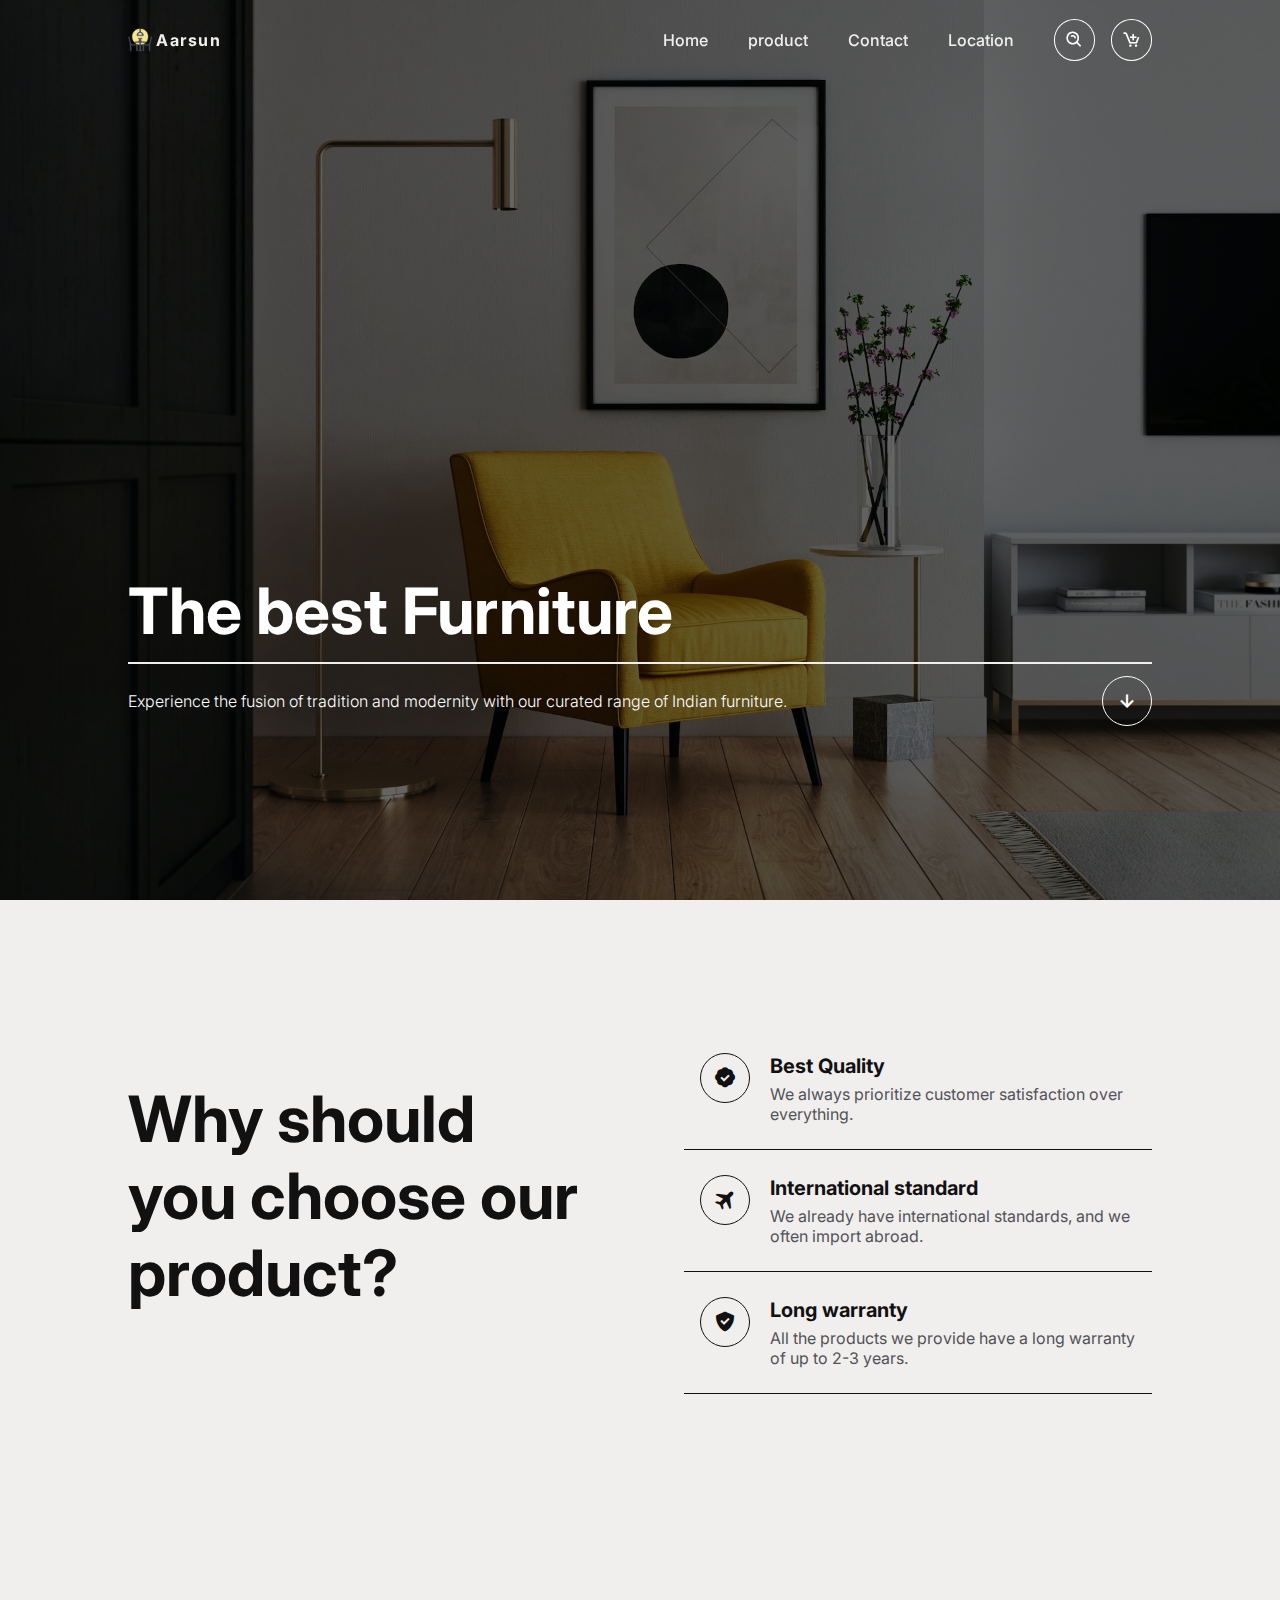
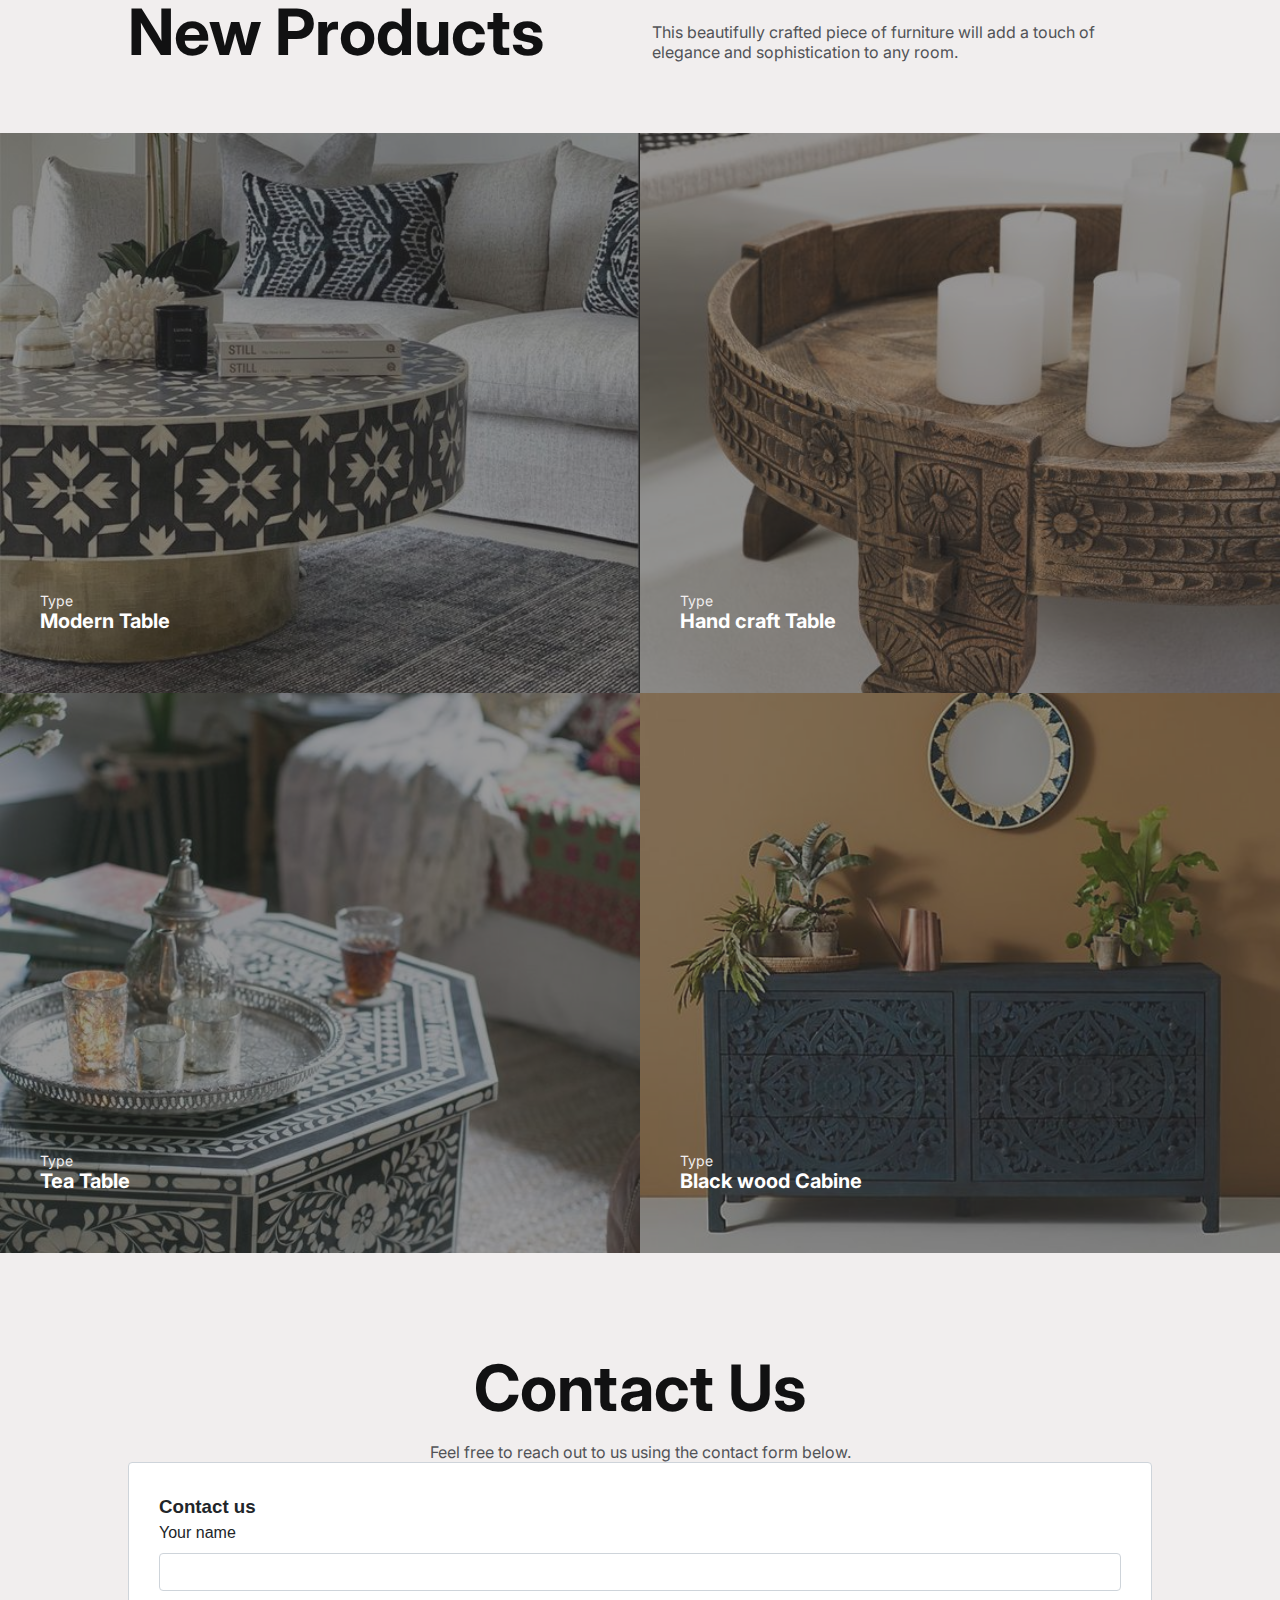
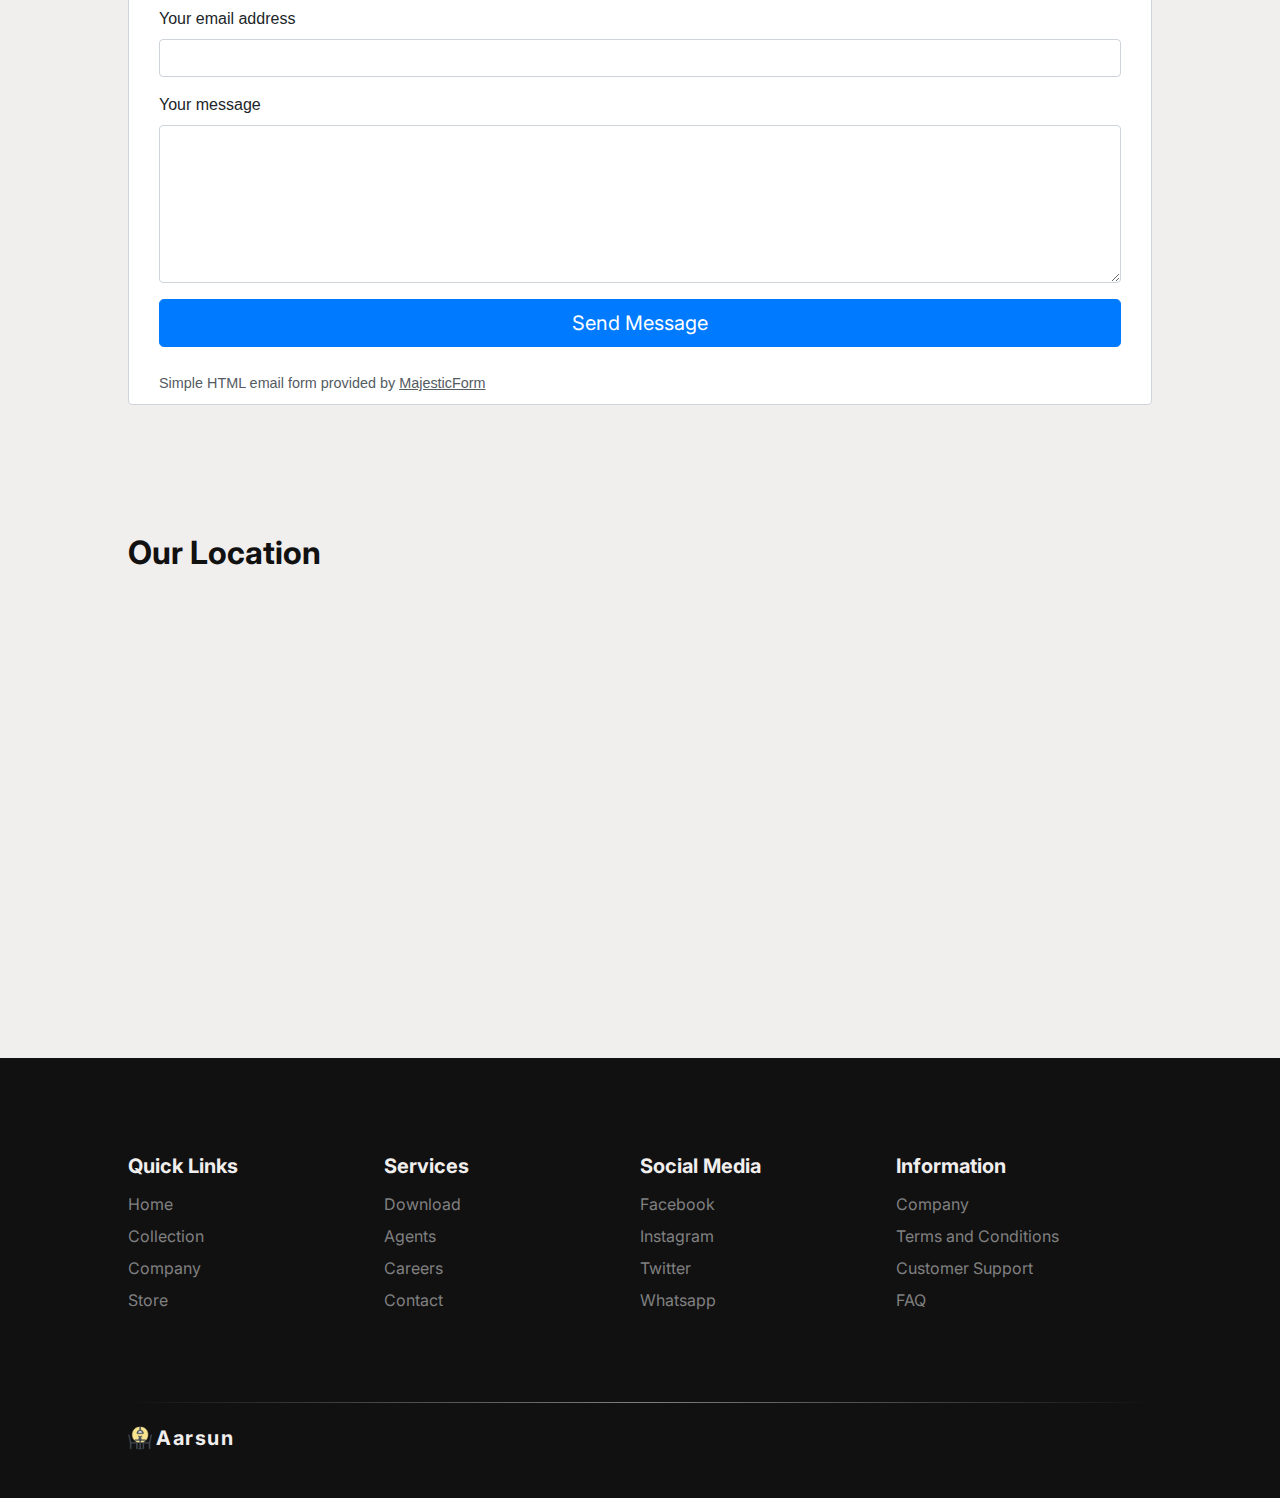
==== index.html @ 0470c4df "first commit" ====
<!DOCTYPE html>
<html lang="en">
<head>
    <meta charset="UTF-8">
    <meta http-equiv="X-UA-Compatible" content="IE=edge">
    <meta name="viewport" content="width=device-width, initial-scale=1.0">
    <title>karasi</title>
    <!--=============== CSS ===============-->
    <link rel="stylesheet" href="./assets/css/main.css">
    <!--=============== SWIPER CSS ===============-->
    <link rel="stylesheet" href="./assets/css/swiper-bundle.min.css">
    <!--=============== ICONS ===============-->
    <link href='https://unpkg.com/boxicons@2.1.2/css/boxicons.min.css' rel='stylesheet'>
    <!--=============== GOOGLE FONT ===============-->
    <link rel="preconnect" href="https://fonts.googleapis.com">
    <link rel="preconnect" href="https://fonts.gstatic.com" crossorigin>
    <link href="https://fonts.googleapis.com/css2?family=Inter:wght@300;400;500;700&display=swap" rel="stylesheet">
    <!--=============== FAVICON ===============-->
    <link rel="shortcut icon" href="./assets/images/favicon.png" type="image/x-icon">
</head>
<body>
    <!--=============== HEADER ===============-->
    <header class="header" id="header">
        <nav class="nav container">
            <a href="#home" class="nav-logo"><img src="./assets/images/logo.png" class="nav-logo-img">Aarsun</a>
            <div class="nav-menu" id="nav-menu">
                <nav class="nav"> 
                    <ul class="nav-list">
                        <li class="nav-item"><a href="#collection" class="nav-link">Home</a></li>
                        <!--<li class="nav-item"><a href="#company" class="nav-link">Store</a></li> -->
                        <li class="nav-item"><a href="#store" class="nav-link">product</a></li>
                        <li class="nav-item"><a href="#contact" class="nav-link">Contact</a></li>
                        <!-- Add the new location link -->
                        <li class="nav-item"><a href="Location.html" class="nav-link">Location</a></li>
                    </ul>
                </nav>
                <div class="nav-close" id="nav-close"><i class="bx bx-x"></i></div>
                <div class="nav__dark">
                    <i class='bx bx-search-alt change-theme'></i>
                    <i class='bx bx-cart-add change-theme'></i>
                </div>
            </div>
            <div class="nav-toggle" id="nav-toggle"><i class='bx bx-align-right'></i></div>
        </nav>
    </header>

    <!--=============== MAIN ===============-->
    <main class="main"></main>
        
        <!--=============== HERO ===============-->
        <section class="home section" id="home">
            <div class="home-container container">
                <h1 class="home-title">The best Furniture  <br> </h1>
                <div class="home-icons">
                    <p class="home-desc">
                        Experience the fusion of tradition and modernity with our curated range of Indian furniture.</p>
                    <a href="#collection"><i class='bx bx-down-arrow-alt change-theme home-theme'></i></a>
                </div>
            </div>
        </section>

        <!--=============== COLLECTION ===============-->
        <section class="collection section" id="collection">
            <div class="collection-container container">

                <div class="collection-data">
                    <h1 class="collection-title">Why should <span class="span">you choose our product?</span></h1>
                </div>
                
                <ul class="collection-list grid">
                    <li>
                        <div class="collection-card">
                            <div class="card-icon">
                                <i class='bx bxs-badge-check change-theme collection-theme'></i>
                            </div>
                            <div>
                                <h3 class="collection-list-title">Best Quality</h3>
                                <p class="collection-list-desc">We always prioritize customer satisfaction over everything.</p>
                            </div>
                        </div>
                    </li>
                    <li>
                        <div class="collection-card">
                            <div class="card-icon">
                                <i class='bx bxs-plane-alt change-theme collection-theme'></i>
                            </div>
                            <div>
                                <h3 class="collection-list-title">International standard</h3>
                                <p class="collection-list-desc">We already have international standards, and we often import abroad.</p>
                            </div>
                        </div>
                    </li>
                    <li>
                        <div class="collection-card">
                            <div class="card-icon">
                                <i class='bx bxs-check-shield change-theme collection-theme'></i>
                            </div>
                            <div>
                                <h3 class="collection-list-title">Long warranty</h3>
                                <p class="collection-list-desc">All the products we provide have a long warranty of up to 2-3 years.</p>
                            </div>
                        </div>
                    </li>
                </ul>
            </div>
        </section>

        <!--=============== COMPANY ===============-->
        
       <!--    <section class="company section" id="company">        -->

          <!--  <div class="filters container"> 
                <button class="filter-options active">All</button>
                <button class="filter-options">Armchair</button>
                <button class="filter-options">Lounge Chair</button>
                <button class="filter-options">Club Chair</button>
                <button class="filter-options">Rocky Chair</button>
                <button class="filter-options">Camping Chair</button>
                <button class="filter-options">Folding Chair</button>
                <button class="filter-options">Recliner</button>
                <button class="filter-options">Desk Chair</button>
           </div>

           <div class="company-container container">
                <ul class="has-scrollbar"> -->
                 
                    <!--1st--> <!--
                
                    <li class="scrollbar-item">
                        <div class="company-card">
                            <figure class="card-banner img-holder" style="--width: 500; --height: 600;">
                                <img src="./assets/images/product-1.jpg" width="500" height="600" alt="Armless chair" class="img-cover">
                                <ul class="company-icon">
                                    <li>
                                        <button class="company-btn" title="add to cart">
                                            <i class='bx bx-link-external'></i>
                                        </button>
                                    </li>
                                </ul>
                            </figure>
                            <div class="card-content">
                                <h3 class="card-title">Armless chair</h3>
                                <p class="card-text">600 stock availabe</p>
                            </div>
                        </div>
                    </li>   -->
                    <!--2nd--> <!--
                    
                    <li class="scrollbar-item">
                        <div class="company-card">
                            <figure class="card-banner img-holder" style="--width: 500; --height: 600;">
                                <img src="./assets/images/product-2.jpg" width="500" height="600" alt="Wooden chair" class="img-cover">
                                <ul class="company-icon">
                                    <li>
                                        <button class="company-btn" title="add to cart">
                                            <i class='bx bx-link-external'></i>
                                        </button>
                                    </li>
                                </ul>
                            </figure>
                            <div class="card-content">
                                <h3 class="card-title">Wooden chair</h3>
                                <p class="card-text">600 stock availabe</p>
                            </div>
                        </div>
                    </li>   -->
                    <!--3rd--> <!--
                    <li class="scrollbar-item">
                        <div class="company-card">
                            <figure class="card-banner img-holder" style="--width: 500; --height: 600;">
                                <img src="./assets/images/product-3.jpg" width="500" height="600" alt="Armchair" class="img-cover">
                                <ul class="company-icon">
                                    <li>
                                        <button class="company-btn" title="add to cart">
                                            <i class='bx bx-link-external'></i>
                                        </button>
                                    </li>
                                </ul>
                            </figure>
                            <div class="card-content">
                                <h3 class="card-title">Armchair</h3>
                                <p class="card-text">600 stock availabe</p>
                            </div>
                        </div>
                    </li> --> 
                    <!--4th-->   <!--
                    <li class="scrollbar-item">
                        <div class="company-card">
                            <figure class="card-banner img-holder" style="--width: 500; --height: 600;">
                                <img src="./assets/images/product-4.jpg" width="500" height="600" alt="Rocking chair" class="img-cover">
                                <ul class="company-icon">
                                    <li>
                                        <button class="company-btn" title="add to cart">
                                            <i class='bx bx-link-external'></i>
                                        </button>
                                    </li>
                                </ul>
                            </figure>
                            <div class="card-content">
                                <h3 class="card-title">Rocking chair</h3>
                                <p class="card-text">600 stock availabe</p>
                            </div>
                        </div>
                    </li>  -->
                    
                    <!--5th-->    <!--
                    <li class="scrollbar-item">
                        <div class="company-card">
                            <figure class="card-banner img-holder" style="--width: 500; --height: 600;">
                                <img src="./assets/images/product-5.jpg" width="500" height="600" alt="Wooden chair" class="img-cover">
                                <ul class="company-icon">
                                    <li>
                                        <button class="company-btn" title="add to cart">
                                            <i class='bx bx-link-external'></i>
                                        </button>
                                    </li>
                                </ul>
                            </figure>
                            <div class="card-content">
                                <h3 class="card-title">Wooden chair</h3>
                                <p class="card-text">600 stock availabe</p>
                            </div>
                        </div>
                    </li>   -->
                    <!--6th-->     <!--
                    <li class="scrollbar-item">
                        <div class="company-card">
                            <figure class="card-banner img-holder" style="--width: 500; --height: 600;">
                                <img src="./assets/images/product-6.jpg" width="500" height="600" alt="Armless chair" class="img-cover">
                                <ul class="company-icon">
                                    <li>
                                        <button class="company-btn" title="add to cart">
                                            <i class='bx bx-link-external'></i>
                                        </button>
                                    </li>
                                </ul>
                            </figure>
                            <div class="card-content">
                                <h3 class="card-title">Armless chair</h3>
                                <p class="card-text">600 stock availabe</p>
                            </div>
                        </div>
                    </li>     -->
                    <!--7th-->   <!--
                    <li class="scrollbar-item">
                        <div class="company-card">
                            <figure class="card-banner img-holder" style="--width: 500; --height: 600;">
                                <img src="./assets/images/product-8.jpg" width="500" height="600" alt="Armless chair" class="img-cover">
                                <ul class="company-icon">
                                    <li>
                                        <button class="company-btn" title="add to cart">
                                            <i class='bx bx-link-external'></i>
                                        </button>
                                    </li>
                                </ul>
                            </figure>
                            <div class="card-content">
                                <h3 class="card-title">Armless chair</h3>
                                <p class="card-text">600 stock availabe</p>
                            </div>
                        </div>
                    </li>
                </ul>

                <div class="hallmark">
                    <h3 class="hallmark-title">Accuracy and Quality is our Hallmark</h3>
                    <p class="hallmark-desc">Our products are often made with high-quality materials and are designed and manufactured with attention to detail. It may also come with a warranty or guarantee, providing our consumer with confidence in its durability and performance.</p>
                </div>
           </div>
        </section> -->

        <!--=============== Product ===============-->
        <section class="store" id="store">

            <div class="title-wrapper section container">
                <h1 class="store-title">New Products</span></h1>
                <p class="store-desc">This beautifully crafted piece of furniture will add a touch of elegance and sophistication to any room.</p>
            </div>

            <ul class="store-list">
                <!--1st-->
                <li>
                    <div class="store-card has-bg-image has-after" style="background-image: url('./assets/images/fur1.jpg')">
                        <div class="store-content">
                            <div>
                                <p class="store-content-desc">Type</p>
                                <h3 class="store-content-title">Modern Table</h3>
                            </div>
                            <div>
                                
                               
                            </div>
                        </div>
                    </div>
                </li>
                <!--2nd-->
                <li>
                    <div class="store-card has-bg-image has-after" style="background-image: url('./assets/images/fur2.jpg')">
                        <div class="store-content">
                            <div>
                                <p class="store-content-desc">Type</p>
                                <h3 class="store-content-title">Hand craft Table</h3>
                            </div>
                            <div>
                                
                                
                            </div>
                        </div>
                    </div>
                </li>
                <!--3rd-->
                <li>
                    <div class="store-card has-bg-image has-after" style="background-image: url('./assets/images/fur3.jpg')">
                        <div class="store-content">
                            <div>
                                <p class="store-content-desc">Type</p>
                                <h3 class="store-content-title">Tea Table</h3>
                            </div>
                            <div>
                                
                                
                            </div>
                        </div>
                    </div>
                </li>
                <!--4th-->
                <li>
                    <div class="store-card has-bg-image has-after" style="background-image: url('./assets/images/fur4.jpg')">
                        <div class="store-content">
                            <div>
                                <p class="store-content-desc">Type</p>
                                <h3 class="store-content-title">Black wood Cabine</h3>
                            </div>
                            <div>
                               
                                
                            </div>
                        </div>
                    </div>
                </li>
            </ul>
        </section>

        
        <!--=============== CONTACT ===============-->
<section class="contact section container" id="contact">
    <h2 class="section-title">Contact Us</h2>
    <p class="section-subtitle">Feel free to reach out to us using the contact form below.</p>

    <!-- Contact Form Code -->
    <div class="fcf-body">
        <div id="fcf-form">
            <h3 class="fcf-h3">Contact us</h3>
            <form id="fcf-form-id" class="fcf-form-class" method="post" action="contact-form-process.php">
                <div class="fcf-form-group">
                    <label for="Name" class="fcf-label">Your name</label>
                    <div class="fcf-input-group">
                        <input type="text" id="Name" name="Name" class="fcf-form-control" required>
                    </div>
                </div>

                <div class="fcf-form-group">
                    <label for="Email" class="fcf-label">Your email address</label>
                    <div class="fcf-input-group">
                        <input type="email" id="Email" name="Email" class="fcf-form-control" required>
                    </div>
                </div>

                <div class="fcf-form-group">
                    <label for="Message" class="fcf-label">Your message</label>
                    <div class="fcf-input-group">
                        <textarea id="Message" name="Message" class="fcf-form-control" rows="6" maxlength="3000" required></textarea>
                    </div>
                </div>

                <div class="fcf-form-group">
                    <button type="submit" id="fcf-button" class="fcf-btn fcf-btn-primary fcf-btn-lg fcf-btn-block">Send Message</button>
                </div>

                <div class="fcf-credit" id="fcf-credit">
                    Simple HTML email form provided by <a href="https://www.majesticform.com" target="_blank">MajesticForm</a>
                </div>
            </form>
        </div>
    </div>
    <!-- End Contact Form Code -->
</section>


    </main>

     <!--=============== LOCATION ===============-->
     <section class="location section" id="location">
        <div class="location-container container">
            <h1 class="location-title">Our Location</h1>
            <div class="location-map">
                <!-- Replace the placeholder with your Google Maps iframe -->
                <iframe src="https://www.google.com/maps/embed?pb=!1m18!1m12!1m3!1d3877.7014442936215!2d100.84470707508778!3d13.61503758676271!2m3!1f0!2f0!3f0!3m2!1i1024!2i768!4f13.1!3m3!1m2!1s0x311d43d4847d59f3%3A0x34f7f94fa3fae1ba!2zRGVsb25peCBDb25kbyBBYmFjIC0gQmFuZ25hICjguYDguJTguYLguKXguJnguLTguIHguIvguYwg4LiE4Lit4LiZ4LmC4LiUIOC5gOC4reC5geC4muC4hCAtIOC4muC4suC4h-C4meC4sik!5e0!3m2!1sen!2sth!4v1705774391175!5m2!1sen!2sth" width="100%" height="450" style="border:0;" allowfullscreen="" loading="lazy" referrerpolicy="no-referrer-when-downgrade"></iframe>
            </div>
        </div>
    </section>

    <!--=============== FOOTER ===============-->
    <footer class="footer section">
        <div class="footer-container container grid">
            <div class="footer-content grid">
                <!-- footer 1st -->
                <div class="footer-data">
                    <h3 class="footer-subtitle">Quick Links</h3>
                    <ul>         
                        <li class="footer-item"><a href="index.html" class="footer-link">Home</a></li>
                        <li class="footer-item"><a href="#collection" class="footer-link">Collection</a></li>
                        <li class="footer-item"><a href="#company" class="footer-link">Company</a></li>
                        <li class="footer-item"><a href="#store" class="footer-link">Store</a></li>
                    </ul>
                </div>
                <!-- footer 2nd -->
                <div class="footer-data">
                    <h3 class="footer-subtitle">Services</h3>
                    <ul>         
                        <li class="footer-item"><a href="#" class="footer-link">Download</a></li>
                        <li class="footer-item"><a href="#" class="footer-link">Agents</a></li>
                        <li class="footer-item"><a href="#" class="footer-link">Careers</a></li>
                        <li class="footer-item"><a href="#" class="footer-link">Contact</a></li>
                    </ul>
                </div>
                <!-- footer 3rd -->
                <div class="footer-data">
                    <h3 class="footer-subtitle">Social Media</h3>
                    <ul>
                        <li class="footer-item"><a href="#" class="footer-link">Facebook</a></li>
                        <li class="footer-item"><a href="#" class="footer-link">Instagram</a></li>
                        <li class="footer-item"><a href="#" class="footer-link">Twitter</a></li>
                        <li class="footer-item"><a href="#" class="footer-link">Whatsapp</a></li>
                    </ul>
                </div>
                <!-- footer 4th -->
                <div class="footer-data">
                    <h3 class="footer-subtitle">Information</h3>
                    <ul>
                        <li class="footer-item"><a href="#" class="footer-link">Company</a></li>
                        <li class="footer-item"><a href="#" class="footer-link">Terms and Conditions</a></li>
                        <li class="footer-item"><a href="#" class="footer-link">Customer Support</a></li>
                        <li class="footer-item"><a href="#" class="footer-link">FAQ</a></li>
                    </ul>
                </div>
            </div>
            <!-- footer rights -->
            <div class="footer-rights">
                <a href="index.html" class="footer-logo"><img src="./assets/images/logo.png" class="nav-logo-img">Aarsun</a>
                
            </div>
        </div>
    </footer>

    <!--=============== SWIPER JS ===============-->
    <script src="./assets/js/swiper-bundle.min.js"></script>
    
    <!--=============== MAIN JS ===============-->
    <script src="./assets/js/main.js"></script>
</body>
</html>
---- assets/css/main.css ----
/*-----------------------------------*\
  Author: Mabior Duom
  copyright 2022 mde3-mabiorduom
\*-----------------------------------*/

/*=============== VARIABLES ===============*/
:root{
    --header-height: 3.5rem;
    --grey-clr: hsl(0, 10%, 94%);
    --grey-clr-alt: hsl(228, 3%, 33%);
    --grey-clr-light: hsl(240, 2%, 81%);
    --grey-clr-dark: hsl(0, 0%, 13%);
    --black-clr: hsl(240,3%,7%);
    --white-clr: hsl(0, 0%, 100%);
    --footer-clr: hsl(0, 0%, 50%);
    --product-clr: hsla(0, 0%, 20%, 1);
    --linear-gradient: linear-gradient(to left, transparent, hwb(0 50% 50%), transparent);
    --body-font: 'Inter', sans-serif;
    --biggest-fs: 2.25rem;
    --h1-fs: 1.5rem;
    --h2-fs: 1.25rem;
    --h3-fs: 1rem;
    --normal-fs: .938rem;
    --small-fs: .813rem;
    --smaller-fs: .75rem;
    --regular-fw: 300;
    --medium-fw: 500;
    --bold-fw: 700;
    --z-tooltip: 10;
    --z-fixed: 100;
}

/* LARGE SCREEN FONT */
@media screen and (min-width: 968px){
    :root{
        --biggest-fs: 4rem;
        --h1-fs: 2.25rem;
        --h2-fs: 1.5rem;
        --h3-fs: 1.25rem;
        --normal-fs: 1rem;
        --small-fs: .875rem;
        --smaller-fs: .813rem;
    }
}

/*=============== BASE ===============*/
*,
*::before,
*::after{
    margin: 0;
    padding: 0;
    box-sizing: border-box;
}

html{
    scroll-behavior: smooth;
}

body{
    font-family: var(--body-font);
    font-size: var(--normal-fs);
    background-color: var(--grey-clr);
    color: var(--black-clr);
}

h1, h2, h3{
    font-weight: var(--bold-fw);
}

ul{
    list-style: none;
}

a{
    text-decoration: none;
}

img{
    max-width: 100%;
    height: auto;
}

button,
input{
    font-family: var(--body-font);
    outline: none;
    border: none;
}

/*=============== RESUABLE CSS ===============*/
.container{
    max-width: 1024px;
    margin-right: 1.5rem;
    margin-left: 1.5rem;
}

.section{
    padding: 4.5rem 0 2rem;
}

.section-title{
    text-align: center;
    font-size: var(--h1-fs);
    margin-bottom: 1rem;
}

.section-subtitle{
    display: block;
    text-align: center;
    font-size: var(--normal-fs);
    color: var(--grey-clr-alt);
}

.main{
    overflow: hidden;
}

.grid{
    display: grid;
}

.button{
    display: inline-block;
    background-color: transparent;
    color: var(--black-clr);
    border: 1px solid var(--black-clr);
    padding: 0.75rem 1.5rem;
    border-radius: 5px;
    font-weight: var(--regular-fw);
    transition: 0.3s;
}

.button:active{
    transform: scale(0.98);
}

/*=============== CUSTOM SROLL BAR ===============*/
::-webkit-scrollbar{
    width: 0.8rem;
    background: transparent;
}
::-webkit-scrollbar-thumb{
    background: var(--black-clr);
}

/*=============== HEADER ===============*/
.header{
    position: fixed;
    top: 0;
    left: 0;
    width: 100%;
    background: transparent;
    z-index: var(--z-fixed);
}
.nav{
    height: var(--header-height);
    display: flex;
    align-items: center;
    justify-content: space-between;
}

.nav-logo,
.nav-toggle{
    color: var(--grey-clr);
}

.nav-logo{
    display: flex;
    align-items: center;
    column-gap: 0.25rem;
    letter-spacing: 1.5px;
    font-weight: var(--bold-fw);
}

.nav-logo-img{
    width: 1.5rem;
}

.nav-toggle{
    display: inline-flex;
    font-size: 1.25rem;
    cursor: pointer;
}

@media screen and (max-width: 768px){
    .nav-menu{
        position: fixed;
        background-color: var(--black-clr);
        top: 0;
        right: -100%;
        width: 70%;
        height: 100%;
        padding: 3rem;
        box-shadow: -1px 0 4px hsla(38, 4%, 15%, 0.15);
        transition: .3s;
    }
}

.nav-item{
    border-block-end: 1px solid var(--grey-clr);
    padding-block: 12px;
}

.nav-list{
    display: flex;
    flex-direction: column;
    row-gap: 2.5rem;
}

.nav-link{
    color: var(--grey-clr);
    font-weight: var(--medium-fw);
    transition: 0.3s;
}

.nav-link:hover{
    color: var(--white-clr);
}

.nav-close{
    position: absolute;
    top: 1rem;
    right: 1.5rem;
    font-size: 1.5rem;
    color: var(--grey-clr);
    cursor: pointer;
}

.show-menu{
    right: 0;
}

.scroll-header{
    background-color: var(--grey-clr);
    box-shadow: 0 0 4px rgba(14, 55, 63, 0.15);
}

.scroll-header .nav-logo,
.scroll-header .nav-toggle{
    color: var(--black-clr);
}

.nav__dark{
    display: flex;
    align-items: center;
    column-gap: 1rem;
    position: absolute;
    left: 3rem;
    bottom: 4rem;
}

.change-theme{
    color: var(--white-clr);
}

.change-theme{
    cursor: pointer;
    font-size: 1.2rem;
    background: transparent;
    border: 1px solid var(--white-clr);
    border-radius: 50%;
    font-weight: var(--medium-fw);
    padding: 10px;
}

/*=============== HOME ===============*/
.home{
    height: 100vh;
    background-image: linear-gradient(rgba(0, 0, 0, 0.6), rgba(0, 0, 0, 0.6)),
                      url(../images/home.jpg);
    background-size: cover;
    background-position: center;
    background-repeat: no-repeat;
}

.home-container{
    height: 80vh;
    display: flex;
    flex-direction: column;
    justify-content: flex-end;
}

.home-title{
    color: var(--white-clr);
    font-size: var(--biggest-fs);
    line-height: 1.2;
    border-block-end: 2px solid var(--grey-clr);
    padding-block: 12px;
    margin-bottom: 0.75rem;
}

.home-desc{
    color: var(--grey-clr);
    font-weight: var(--regular-fw);
    max-width: 50ch;
}

.home-icons{
    display: flex;
    align-items: center;
    flex-direction: column;
    gap: 1.5rem;
}

.home-theme{
    font-size: 1.5rem;
    padding: 12px;
}

/*=============== COLLECTION ===============*/
.collection-container{
    display: flex;
    flex-direction: column;
    justify-content: center;
    align-items: center;
    margin-bottom: 4.5rem;
}

.collection-title{
    text-align: center;
    font-size: var(--h1-fs);
}

.collection-list{
    margin-top: 2rem;
}

.collection-theme{
    color: var(--black-clr);
    font-size: 1.2rem;
    background: transparent;
    border: 1px solid var(--black-clr);
    border-radius: 50%;
    font-weight: var(--medium-fw);
    padding: 10px;
}

.collection-card{
    display: flex;
    gap: 20px;
    padding: 25px 16px;
    border-block-end: 1px solid var(--black-clr);
}

.collection-list-title{
    font-size: var(--h3-fs);
    color: var(--black-clr);
    line-height: 1.3;
    margin-block-end: 5px;
}

.collection-list-desc{
    color: var(--grey-clr-alt);
}

.span{
    display: block;
}

/*=============== COMPANY ===============*/
.company{
    background-color: var(--black-clr);
}

.filters{
    left: 250px;
    top: 60px;
    width: calc(100% - -250px);
    height: 60px;
    padding: 0 0;
    display: flex;
    align-items: center;
    overflow-x: auto;
    overflow-y: hidden;
}

.filters::-webkit-scrollbar{
    display: none;
}

.filter-options{
    flex: 0 0 auto;
    padding: 10px 20px;
    font-size: var(--normal-fs);
    color: var(--white-clr);
    background: transparent;
    border: 1px solid var(--grey-clr-dark);
    border-radius: 50px;
    margin-right: 15px;
    cursor: pointer;
}

.filter-options.active{
    color: var(--black-clr);
    background-color: var(--white-clr);
}

.has-scrollbar{
    display: flex;
    gap: 10px;
    overflow-x: auto;
    scroll-snap-type: inline mandatory;
    padding-block-end: 20px;
    margin-block-end: -20px;
    margin-inline: -15px;
    padding-inline: 15px;
}

.has-scrollbar::-webkit-scrollbar{
    height: 10px;
}

.has-scrollbar::-webkit-scrollbar-track{
    background: transparent;
}

.has-scrollbar::-webkit-scrollbar-thumb{
    background-color: transparent;
    border-radius: 200px;
}

.has-scrollbar::-webkit-scrollbar-button{
    width: 10px;
}

.has-scrollbar:is(:hover, :focus-within)::-webkit-scrollbar-thumb{
    background-color: var(--grey-clr-dark);
}
  
.scrollbar-item{
    min-width: 70%;
    scroll-snap-align: center;
}

.company-container{
    margin-top: 2rem;
}
  
.company-card .card-banner{
    position: relative;
    margin-block-end: 15px;
}

.img-holder{
    aspect-ratio: var(--width) / var(--height);
    background-color: hsl(0, 0%, 80%);
    overflow: hidden;
}

.img-cover{
    display: block;
    width: 100%;
    height: 100%;
    object-fit: cover;
}

.company-icon{
    position: absolute;
    top: 50%;
    left: 50%;
    transform: translate(-50%, -50%);
    display: flex;
    opacity: 0;
    transition: 0.5s ease;
}

.card-banner:is(:hover, :focus-within) .company-icon{
    transform: translate(-50%, -50%);
    opacity: 1;
}

.company-btn{
    background-color: var(--grey-clr);
    color: var(--black-clr);
    font-size: 22px;
    padding: 12px;
    border-radius: 50%;
    transition: 0.5s ease;
}

.card-banner{
    text-align: center;
}

.card-content{
    color: var(--white-clr);
}

.card-title{
    font-size: var(--h3-fs);
    line-height: 1.2;
    margin-block: 8px 12px;
}

.card-text{
    font-size: var(--small-fs);
    color: var(--footer-clr);
    -webkit-line-clamp: 3;
    overflow: hidden;
    padding-inline-end: 20px;
}

.hallmark{
    text-align: center;
    margin: 3.5rem 0;
}

.hallmark-title{
    color: var(--white-clr);
    font-size: var(--h1-fs);
    margin-bottom: 1.5rem;
}

.hallmark-desc{
    color: var(--footer-clr);
    font-size: var(--normal-fs);
    font-weight: var(--regular-fw);
}

/*=============== STORE ===============*/
.title-wrapper{
    display: flex;
    flex-direction: column;
    text-align: center;
    justify-content: space-between;
    margin-block-end: 10px;
}

.store-title{
    font-size: var(--h1-fs);
    display: block;
    line-height: 1.2;
    margin-block-end: 20px;
}

.store-desc{
    color: var(--grey-clr-alt);
    max-width: 50ch;
    margin-block-end: 20px;
}

.has-after{
    position: relative;
    z-index: 1;
}
  
.has-after::after{
    content: "";
    position: absolute;
}

.has-bg-image{
    background-repeat: no-repeat;
    background-position: center;
    background-size: cover;
}

.store-card{
    height: 430px;
    padding: 20px;
    padding-block-start: 50px;
}

.store-card::after{
    top: 0;
    left: 0;
    width: 100%;
    height: 100%;
    background-color: var(--product-clr);
    opacity: 0.5;
    z-index: -1;
    transition: 0.25s ease;;
}

.store-card:is(:hover, :focus-within)::after{
    opacity: 0.7;
}

.store-content{
    display: flex;
    justify-content: space-between;
    align-items: flex-end;
    height: 100%;
}

.store-content-desc{
    font-size: var(--small-fs);
    color: var(--grey-clr);
}

.store-content-title{
    font-size: var(--h3-fs);
    color: var(--white-clr);
}

/*=============== CONTACT ===============*/
#fcf-form {
    display:block;
}

.fcf-body {
    margin: 0;
    font-family: -apple-system, Arial, sans-serif;
    font-size: 1rem;
    font-weight: 400;
    line-height: 1.5;
    color: #212529;
    text-align: left;
    background-color: #fff;
    padding: 30px;
    padding-bottom: 10px;
    border: 1px solid #ced4da;
    border-radius: 0.25rem;
    max-width: 100%;
}

.fcf-form-group {
    margin-bottom: 1rem;
}

.fcf-input-group {
    position: relative;
    display: -ms-flexbox;
    display: flex;
    -ms-flex-wrap: wrap;
    flex-wrap: wrap;
    -ms-flex-align: stretch;
    align-items: stretch;
    width: 100%;
}

.fcf-form-control {
    display: block;
    width: 100%;
    height: calc(1.5em + 0.75rem + 2px);
    padding: 0.375rem 0.75rem;
    font-size: 1rem;
    font-weight: 400;
    line-height: 1.5;
    color: #495057;
    background-color: #fff;
    background-clip: padding-box;
    border: 1px solid #ced4da;
    outline: none;
    border-radius: 0.25rem;
    transition: border-color 0.15s ease-in-out, box-shadow 0.15s ease-in-out;
}

.fcf-form-control:focus {
    border: 1px solid #313131;
}

select.fcf-form-control[size], select.fcf-form-control[multiple] {
    height: auto;
}

textarea.fcf-form-control {
    font-family: -apple-system, Arial, sans-serif;
    height: auto;
}

label.fcf-label {
    display: inline-block;
    margin-bottom: 0.5rem;
}

.fcf-credit {
    padding-top: 10px;
    font-size: 0.9rem;
    color: #545b62;
}

.fcf-credit a {
    color: #545b62;
    text-decoration: underline;
}

.fcf-credit a:hover {
    color: #0056b3;
    text-decoration: underline;
}

.fcf-btn {
    display: inline-block;
    font-weight: 400;
    color: #212529;
    text-align: center;
    vertical-align: middle;
    cursor: pointer;
    -webkit-user-select: none;
    -moz-user-select: none;
    -ms-user-select: none;
    user-select: none;
    background-color: transparent;
    border: 1px solid transparent;
    padding: 0.375rem 0.75rem;
    font-size: 1rem;
    line-height: 1.5;
    border-radius: 0.25rem;
    transition: color 0.15s ease-in-out, background-color 0.15s ease-in-out, border-color 0.15s ease-in-out, box-shadow 0.15s ease-in-out;
}

@media (prefers-reduced-motion: reduce) {
    .fcf-btn {
        transition: none;
    }
}

.fcf-btn:hover {
    color: #212529;
    text-decoration: none;
}

.fcf-btn:focus, .fcf-btn.focus {
    outline: 0;
    box-shadow: 0 0 0 0.2rem rgba(0, 123, 255, 0.25);
}

.fcf-btn-primary {
    color: #fff;
    background-color: #007bff;
    border-color: #007bff;
}

.fcf-btn-primary:hover {
    color: #fff;
    background-color: #0069d9;
    border-color: #0062cc;
}

.fcf-btn-primary:focus, .fcf-btn-primary.focus {
    color: #fff;
    background-color: #0069d9;
    border-color: #0062cc;
    box-shadow: 0 0 0 0.2rem rgba(38, 143, 255, 0.5);
}

.fcf-btn-lg, .fcf-btn-group-lg>.fcf-btn {
    padding: 0.5rem 1rem;
    font-size: 1.25rem;
    line-height: 1.5;
    border-radius: 0.3rem;
}

.fcf-btn-block {
    display: block;
    width: 100%;
}

.fcf-btn-block+.fcf-btn-block {
    margin-top: 0.5rem;
}

input[type="submit"].fcf-btn-block, input[type="reset"].fcf-btn-block, input[type="button"].fcf-btn-block {
    width: 100%;
}

/* swiper */
.swiper-button-prev::after,
.swiper-button-next::after{
    content: '';
}

.swiper-button-prev,
.swiper-button-next{
    top: initial;
    bottom: 0;
    width: initial;
    height: initial;
    font-size: 1.4rem;
    color: var(--black-clr);
    border: 0.5px solid var(--black-clr);
    border-radius: 50%;
    padding: 1px;
    transition: .3s;
}

.swiper-button-prev:hover,
.swiper-button-next:hover{
    color: var(--white-clr);
    background-color: black;
    border: 0.5px solid var(--black-clr);
}

.swiper-button-prev{
    left: calc(50% - 2rem);
}

.swiper-button-next{
    right: calc(50% - 2rem);
}

/*=============== FOOTER ===============*/
.footer{
    background-color: var(--black-clr);
    color: var(--grey-clr);
}

.footer-container{
    row-gap: 5rem;
}

.footer-content{
    grid-template-columns: repeat(auto-fit, minmax(220px, 1fr));
    row-gap: 2rem;
}

.footer-logo,
.footer-subtitle{
    font-size: var(--h3-fs);
}

.footer-logo{
    display: flex;
    align-items: center;
    column-gap: 0.25rem;
    justify-content: center;
    color: var(--grey-clr);
    font-weight: var(--bold-fw);
    letter-spacing: 1.5px;
}

.footer-subtitle{
    color: var(--grey-clr);
    margin-bottom: 1rem;
}

.footer-item{
    margin-bottom: .75rem;
}

.footer-link{
    color: var(--footer-clr);
    transition: .3s;
}

.footer-link:hover{
    font-weight: var(--medium-fw);
    color: var(--grey-clr);
}

.footer-rights{
    position: relative;
    padding: 1rem 0;
    padding-top: 1.5rem;
    display: flex;
    flex-direction: column;
    row-gap: 1.5rem;
    text-align: center;
    font-weight: var(--medium-fw);
}

.footer-copy,
.footer-terms-link {
    font-size: var(--small-fs);
    color: var(--grey-clr);
}

.footer-terms{
    display: flex;
    column-gap: 1.5rem;
    justify-content: center;
}

.rights-link{
    color: var(--grey-clr);
    font-weight: var(--bold-fw);
}

.footer-terms-link:hover{
    color: var(--white-clr);
}

.footer-rights:before{
    content: '';
    position: absolute;
    top: 0;
    left: 0;
    width: 100%;
    height: 1px;
    background: var(--linear-gradient);
}

/*=============== MEDIA QUERIES ===============*/
/* SMALLER DEVICES */
@media screen  and (max-width: 320px){
    .container{
        margin-left: 1rem;
        margin-right: 1rem;
    }
    .section{
        padding: 3.5rem 0 1rem;
    }
}

/* MEDIUM DEVICES */
@media screen  and (min-width: 568px){
    .scrollbar-item{
        min-width: 40%;
    }
}

/* LARGE DEVICES */
@media screen  and (min-width: 768px){
    .section{
        padding: 6rem 0 2rem;
    }
    .nav{
        height: calc(var(--header-height) + 1.5rem);
    }
    .nav-close,
    .nav-toggle{
        display: none;
    }
    .nav-menu{
        display: flex;
        align-items: center;
        column-gap: 2.5rem;
    }
    .nav-list{
        flex-direction: row;
        column-gap: 2.5rem;
    }
    .nav-item{
        border-block-end: 0;
        padding-block: 0;
    }
    .nav__dark{
        position: initial;
    }
    .scroll-header .nav-link{
        color: var(--black-clr);
    }
    .scroll-header .change-theme{
        color: var(--black-clr);
        border: 1px solid var(--black-clr);
    }
    .home-container{
        height: 70vh;
    }
    .home-desc{
        color: var(--white-clr);
        max-width: 70ch;
    }
    .home-icons{
        flex-direction: row;
        justify-content: space-between;
    }
    .collection-container{
        flex-direction: row;
        
    }
    .collection-title{
        text-align: initial;
        font-size: var(--biggest-fs);
    }
    .collection-theme{
        font-size: 1.5rem;
        padding: 12px;
    }
    .title-wrapper{
        flex-direction: row;
        text-align: initial;
        align-items: center;
    }
    .store-title{
        font-size: var(--biggest-fs);
    }
    .store-desc{
        margin-block-end: 0;
    }
    .store-list{
        display: grid;
        grid-template-columns: 1fr 1fr;
    }
    .footer-rights{
        flex-direction: row;
        justify-content: space-between;
    }
}

@media screen  and (min-width: 968px){
    .hallmark-title{
        font-size: var(--biggest-fs);
    }
    .section-title{
        font-size: var(--biggest-fs);
    }
    .store-list{
        grid-template-columns: repeat(2, 1fr);
    }
    .store-card{
        height: 560px;
        padding: 60px 40px;
    }
}

/* LARGER DEVICES */
@media screen  and (min-width: 1024px){
    .container{
        margin-left: auto;
        margin-right: auto;
    }
}

@media screen  and (min-width: 1200px){
    .container{
        margin-left: auto;
        margin-right: auto;
    }
}
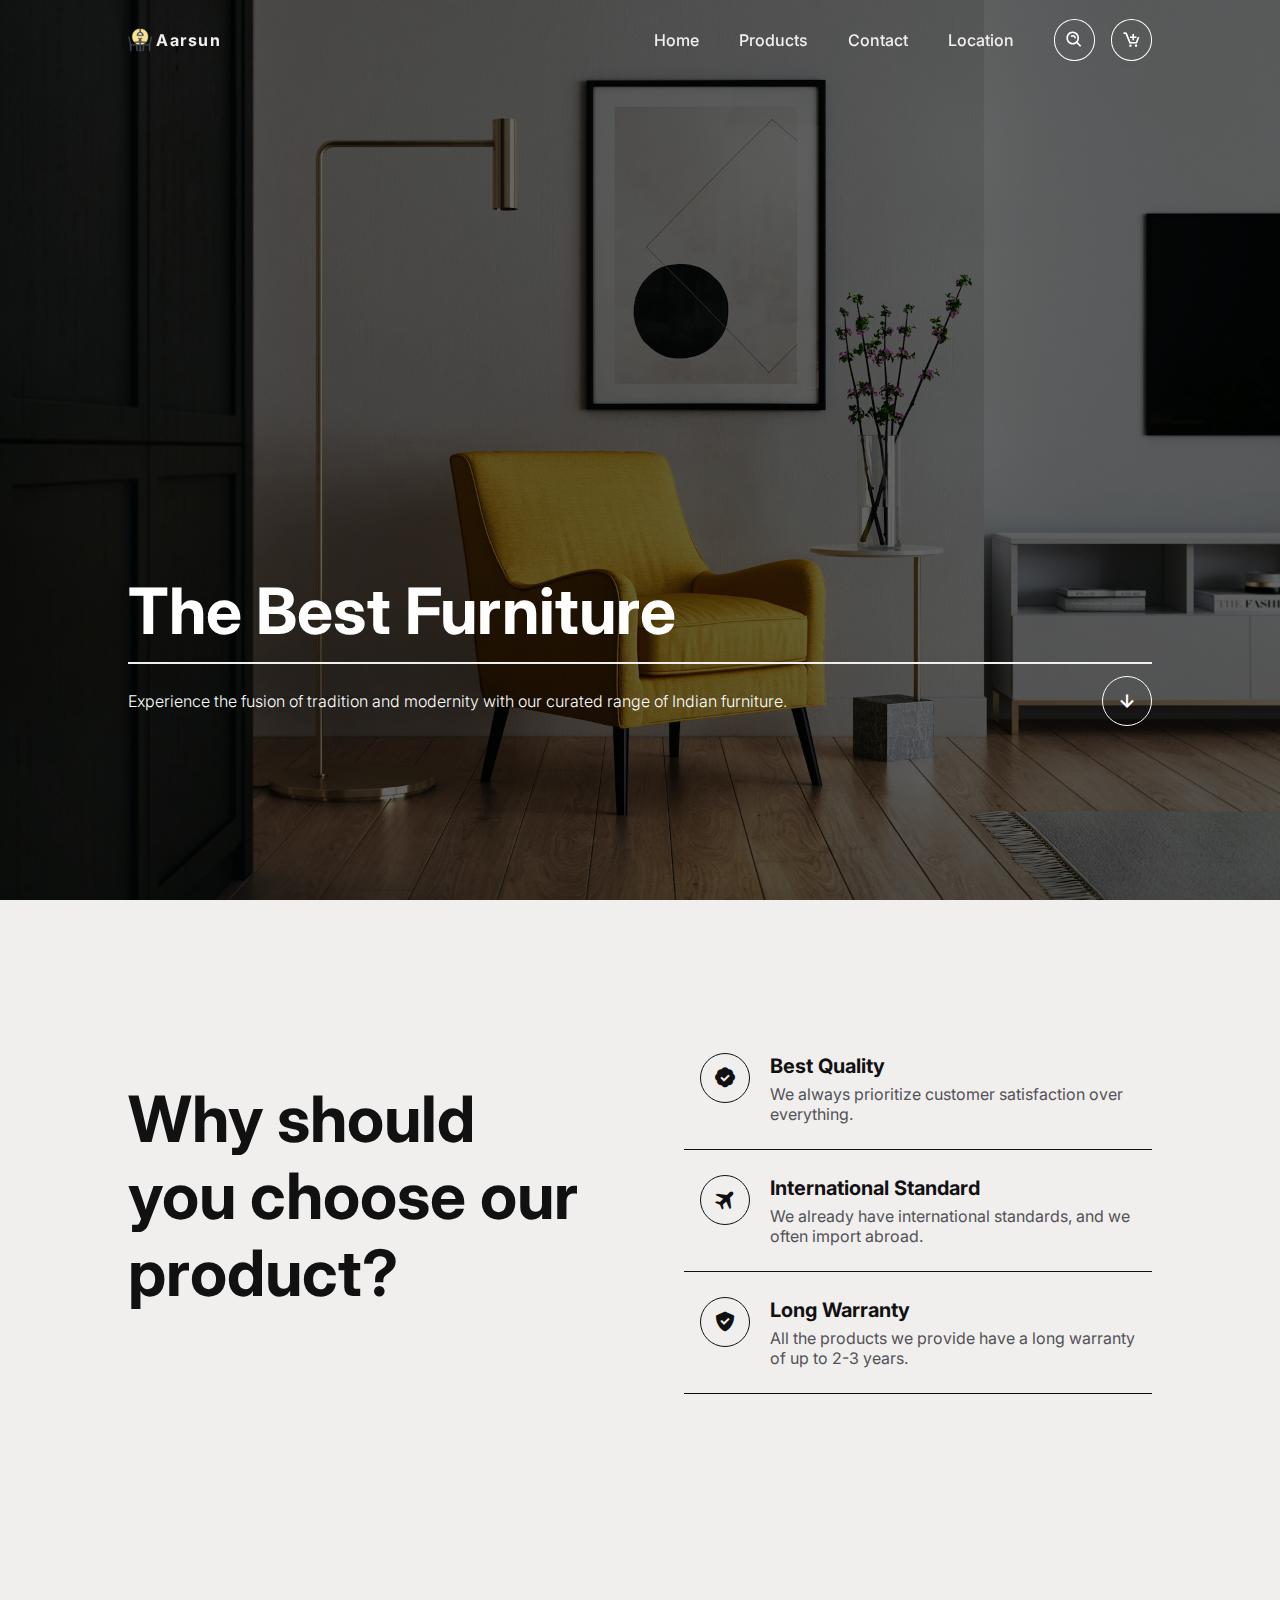
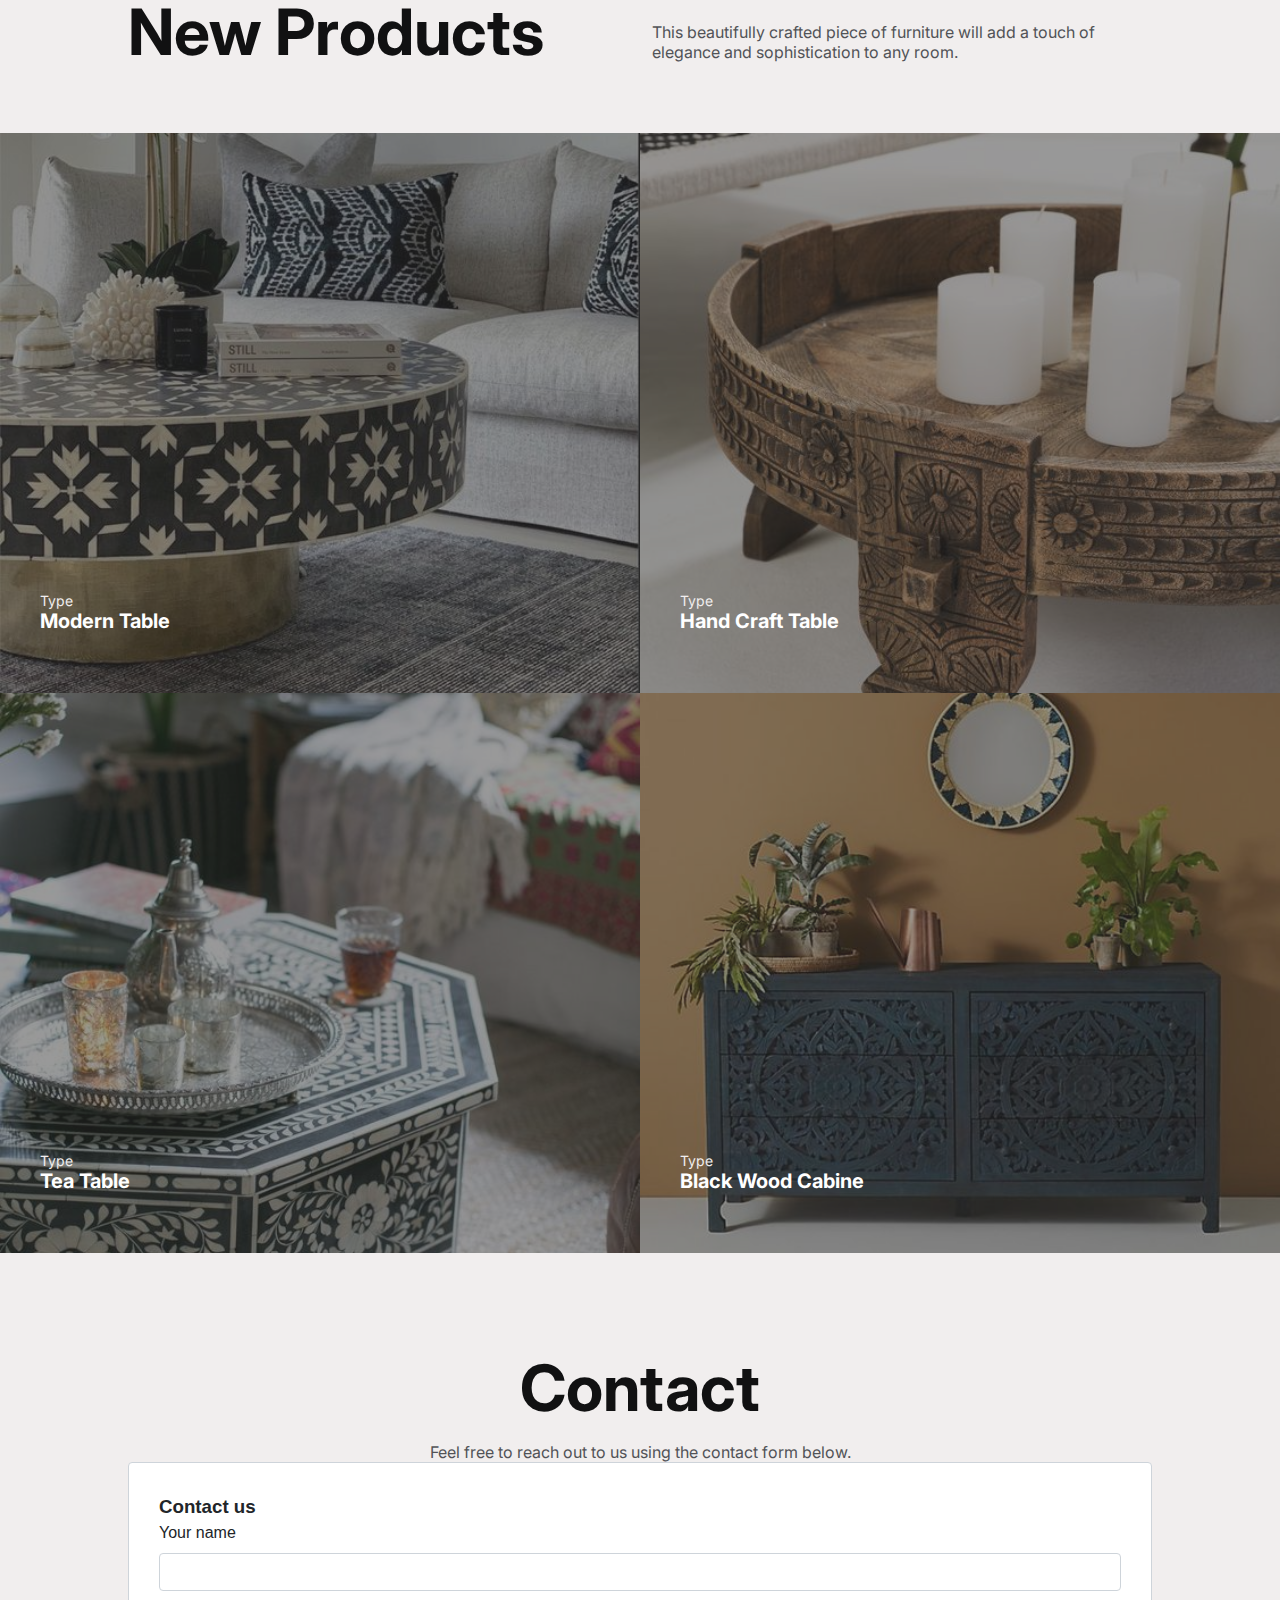
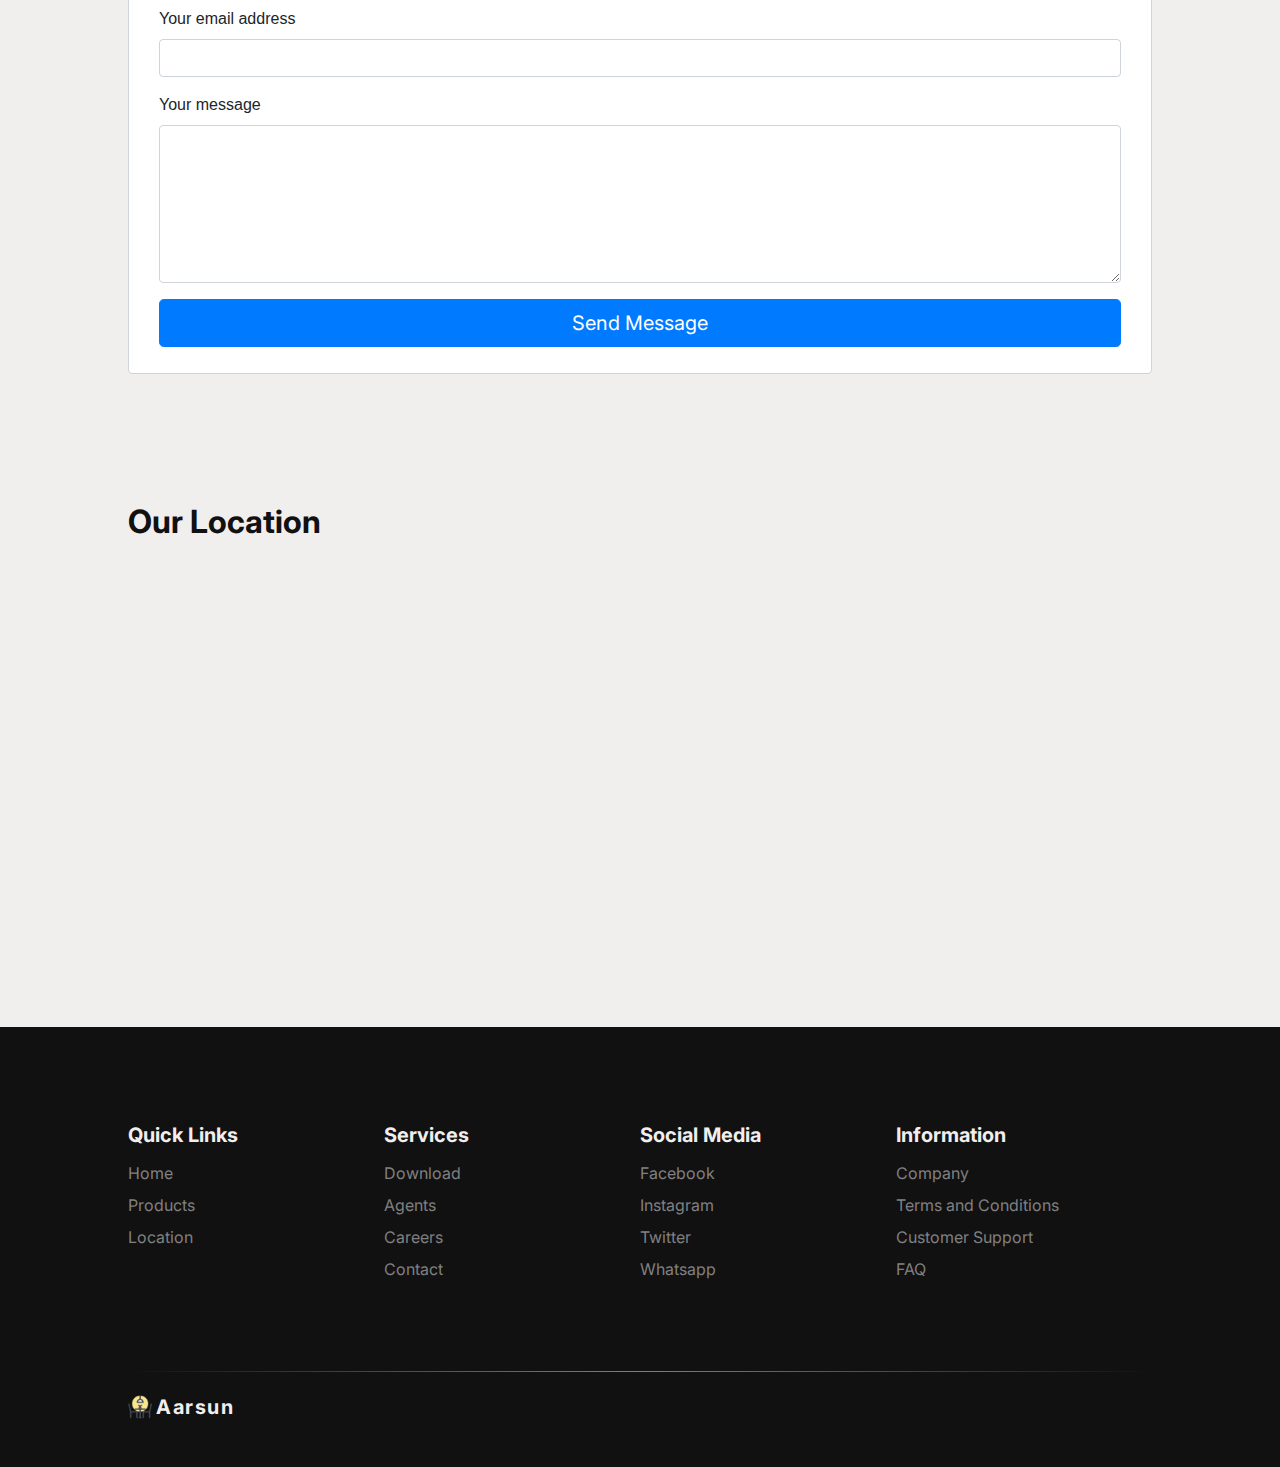
==== commit a9312ab8: "first commit" ====
--- a/index.html
+++ b/index.html
@@ -27,9 +27,9 @@
                 <nav class="nav"> 
                     <ul class="nav-list">
                         <li class="nav-item"><a href="#collection" class="nav-link">Home</a></li>
-                        <!--<li class="nav-item"><a href="#company" class="nav-link">Store</a></li> -->
-                        <li class="nav-item"><a href="#store" class="nav-link">product</a></li>
-                        <li class="nav-item"><a href="#contact" class="nav-link">Contact</a></li>
+                       
+                        <li class="nav-item"><a href="#store" class="nav-link">Products</a></li>
+                        <li class="nav-item"><a href="contacts.html" class="nav-link">Contact</a></li>
                         <!-- Add the new location link -->
                         <li class="nav-item"><a href="Location.html" class="nav-link">Location</a></li>
                     </ul>
@@ -50,7 +50,7 @@
         <!--=============== HERO ===============-->
         <section class="home section" id="home">
             <div class="home-container container">
-                <h1 class="home-title">The best Furniture  <br> </h1>
+                <h1 class="home-title">The Best Furniture  <br> </h1>
                 <div class="home-icons">
                     <p class="home-desc">
                         Experience the fusion of tradition and modernity with our curated range of Indian furniture.</p>
@@ -85,7 +85,7 @@
                                 <i class='bx bxs-plane-alt change-theme collection-theme'></i>
                             </div>
                             <div>
-                                <h3 class="collection-list-title">International standard</h3>
+                                <h3 class="collection-list-title">International Standard</h3>
                                 <p class="collection-list-desc">We already have international standards, and we often import abroad.</p>
                             </div>
                         </div>
@@ -96,7 +96,7 @@
                                 <i class='bx bxs-check-shield change-theme collection-theme'></i>
                             </div>
                             <div>
-                                <h3 class="collection-list-title">Long warranty</h3>
+                                <h3 class="collection-list-title">Long Warranty</h3>
                                 <p class="collection-list-desc">All the products we provide have a long warranty of up to 2-3 years.</p>
                             </div>
                         </div>
@@ -105,169 +105,7 @@
             </div>
         </section>
 
-        <!--=============== COMPANY ===============-->
         
-       <!--    <section class="company section" id="company">        -->
-
-          <!--  <div class="filters container"> 
-                <button class="filter-options active">All</button>
-                <button class="filter-options">Armchair</button>
-                <button class="filter-options">Lounge Chair</button>
-                <button class="filter-options">Club Chair</button>
-                <button class="filter-options">Rocky Chair</button>
-                <button class="filter-options">Camping Chair</button>
-                <button class="filter-options">Folding Chair</button>
-                <button class="filter-options">Recliner</button>
-                <button class="filter-options">Desk Chair</button>
-           </div>
-
-           <div class="company-container container">
-                <ul class="has-scrollbar"> -->
-                 
-                    <!--1st--> <!--
-                
-                    <li class="scrollbar-item">
-                        <div class="company-card">
-                            <figure class="card-banner img-holder" style="--width: 500; --height: 600;">
-                                <img src="./assets/images/product-1.jpg" width="500" height="600" alt="Armless chair" class="img-cover">
-                                <ul class="company-icon">
-                                    <li>
-                                        <button class="company-btn" title="add to cart">
-                                            <i class='bx bx-link-external'></i>
-                                        </button>
-                                    </li>
-                                </ul>
-                            </figure>
-                            <div class="card-content">
-                                <h3 class="card-title">Armless chair</h3>
-                                <p class="card-text">600 stock availabe</p>
-                            </div>
-                        </div>
-                    </li>   -->
-                    <!--2nd--> <!--
-                    
-                    <li class="scrollbar-item">
-                        <div class="company-card">
-                            <figure class="card-banner img-holder" style="--width: 500; --height: 600;">
-                                <img src="./assets/images/product-2.jpg" width="500" height="600" alt="Wooden chair" class="img-cover">
-                                <ul class="company-icon">
-                                    <li>
-                                        <button class="company-btn" title="add to cart">
-                                            <i class='bx bx-link-external'></i>
-                                        </button>
-                                    </li>
-                                </ul>
-                            </figure>
-                            <div class="card-content">
-                                <h3 class="card-title">Wooden chair</h3>
-                                <p class="card-text">600 stock availabe</p>
-                            </div>
-                        </div>
-                    </li>   -->
-                    <!--3rd--> <!--
-                    <li class="scrollbar-item">
-                        <div class="company-card">
-                            <figure class="card-banner img-holder" style="--width: 500; --height: 600;">
-                                <img src="./assets/images/product-3.jpg" width="500" height="600" alt="Armchair" class="img-cover">
-                                <ul class="company-icon">
-                                    <li>
-                                        <button class="company-btn" title="add to cart">
-                                            <i class='bx bx-link-external'></i>
-                                        </button>
-                                    </li>
-                                </ul>
-                            </figure>
-                            <div class="card-content">
-                                <h3 class="card-title">Armchair</h3>
-                                <p class="card-text">600 stock availabe</p>
-                            </div>
-                        </div>
-                    </li> --> 
-                    <!--4th-->   <!--
-                    <li class="scrollbar-item">
-                        <div class="company-card">
-                            <figure class="card-banner img-holder" style="--width: 500; --height: 600;">
-                                <img src="./assets/images/product-4.jpg" width="500" height="600" alt="Rocking chair" class="img-cover">
-                                <ul class="company-icon">
-                                    <li>
-                                        <button class="company-btn" title="add to cart">
-                                            <i class='bx bx-link-external'></i>
-                                        </button>
-                                    </li>
-                                </ul>
-                            </figure>
-                            <div class="card-content">
-                                <h3 class="card-title">Rocking chair</h3>
-                                <p class="card-text">600 stock availabe</p>
-                            </div>
-                        </div>
-                    </li>  -->
-                    
-                    <!--5th-->    <!--
-                    <li class="scrollbar-item">
-                        <div class="company-card">
-                            <figure class="card-banner img-holder" style="--width: 500; --height: 600;">
-                                <img src="./assets/images/product-5.jpg" width="500" height="600" alt="Wooden chair" class="img-cover">
-                                <ul class="company-icon">
-                                    <li>
-                                        <button class="company-btn" title="add to cart">
-                                            <i class='bx bx-link-external'></i>
-                                        </button>
-                                    </li>
-                                </ul>
-                            </figure>
-                            <div class="card-content">
-                                <h3 class="card-title">Wooden chair</h3>
-                                <p class="card-text">600 stock availabe</p>
-                            </div>
-                        </div>
-                    </li>   -->
-                    <!--6th-->     <!--
-                    <li class="scrollbar-item">
-                        <div class="company-card">
-                            <figure class="card-banner img-holder" style="--width: 500; --height: 600;">
-                                <img src="./assets/images/product-6.jpg" width="500" height="600" alt="Armless chair" class="img-cover">
-                                <ul class="company-icon">
-                                    <li>
-                                        <button class="company-btn" title="add to cart">
-                                            <i class='bx bx-link-external'></i>
-                                        </button>
-                                    </li>
-                                </ul>
-                            </figure>
-                            <div class="card-content">
-                                <h3 class="card-title">Armless chair</h3>
-                                <p class="card-text">600 stock availabe</p>
-                            </div>
-                        </div>
-                    </li>     -->
-                    <!--7th-->   <!--
-                    <li class="scrollbar-item">
-                        <div class="company-card">
-                            <figure class="card-banner img-holder" style="--width: 500; --height: 600;">
-                                <img src="./assets/images/product-8.jpg" width="500" height="600" alt="Armless chair" class="img-cover">
-                                <ul class="company-icon">
-                                    <li>
-                                        <button class="company-btn" title="add to cart">
-                                            <i class='bx bx-link-external'></i>
-                                        </button>
-                                    </li>
-                                </ul>
-                            </figure>
-                            <div class="card-content">
-                                <h3 class="card-title">Armless chair</h3>
-                                <p class="card-text">600 stock availabe</p>
-                            </div>
-                        </div>
-                    </li>
-                </ul>
-
-                <div class="hallmark">
-                    <h3 class="hallmark-title">Accuracy and Quality is our Hallmark</h3>
-                    <p class="hallmark-desc">Our products are often made with high-quality materials and are designed and manufactured with attention to detail. It may also come with a warranty or guarantee, providing our consumer with confidence in its durability and performance.</p>
-                </div>
-           </div>
-        </section> -->
 
         <!--=============== Product ===============-->
         <section class="store" id="store">
@@ -299,7 +137,7 @@
                         <div class="store-content">
                             <div>
                                 <p class="store-content-desc">Type</p>
-                                <h3 class="store-content-title">Hand craft Table</h3>
+                                <h3 class="store-content-title">Hand Craft Table</h3>
                             </div>
                             <div>
                                 
@@ -329,7 +167,7 @@
                         <div class="store-content">
                             <div>
                                 <p class="store-content-desc">Type</p>
-                                <h3 class="store-content-title">Black wood Cabine</h3>
+                                <h3 class="store-content-title">Black Wood Cabine</h3>
                             </div>
                             <div>
                                
@@ -344,7 +182,7 @@
         
         <!--=============== CONTACT ===============-->
 <section class="contact section container" id="contact">
-    <h2 class="section-title">Contact Us</h2>
+    <h2 class="section-title">Contact</h2>
     <p class="section-subtitle">Feel free to reach out to us using the contact form below.</p>
 
     <!-- Contact Form Code -->
@@ -377,9 +215,7 @@
                     <button type="submit" id="fcf-button" class="fcf-btn fcf-btn-primary fcf-btn-lg fcf-btn-block">Send Message</button>
                 </div>
 
-                <div class="fcf-credit" id="fcf-credit">
-                    Simple HTML email form provided by <a href="https://www.majesticform.com" target="_blank">MajesticForm</a>
-                </div>
+               
             </form>
         </div>
     </div>
@@ -409,9 +245,9 @@
                     <h3 class="footer-subtitle">Quick Links</h3>
                     <ul>         
                         <li class="footer-item"><a href="index.html" class="footer-link">Home</a></li>
-                        <li class="footer-item"><a href="#collection" class="footer-link">Collection</a></li>
-                        <li class="footer-item"><a href="#company" class="footer-link">Company</a></li>
-                        <li class="footer-item"><a href="#store" class="footer-link">Store</a></li>
+                        <li class="footer-item"><a href="#store" class="footer-link">Products</a></li>
+                        <li class="footer-item"><a href="#location" class="footer-link">Location</a></li>
+                  
                     </ul>
                 </div>
                 <!-- footer 2nd -->
@@ -421,7 +257,7 @@
                         <li class="footer-item"><a href="#" class="footer-link">Download</a></li>
                         <li class="footer-item"><a href="#" class="footer-link">Agents</a></li>
                         <li class="footer-item"><a href="#" class="footer-link">Careers</a></li>
-                        <li class="footer-item"><a href="#" class="footer-link">Contact</a></li>
+                        <li class="footer-item"><a href="#contact" class="footer-link">Contact</a></li>
                     </ul>
                 </div>
                 <!-- footer 3rd -->
